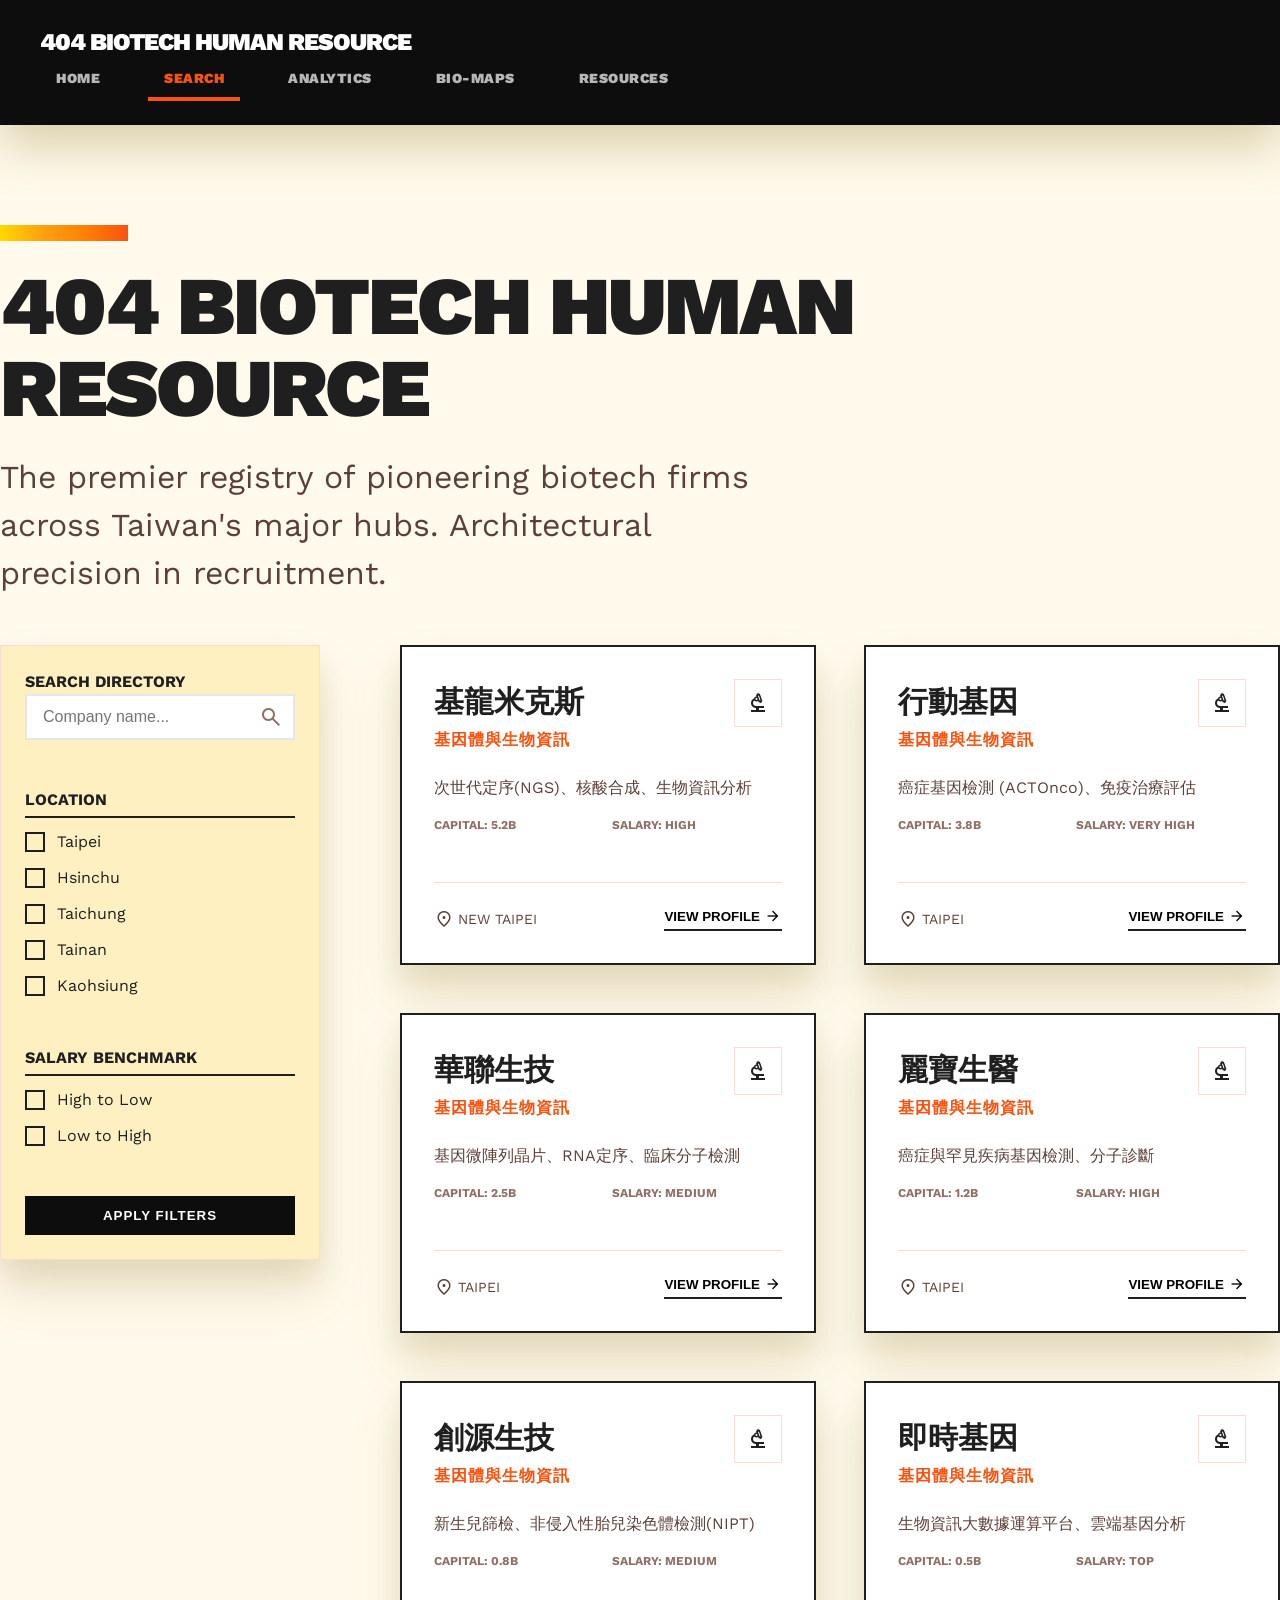
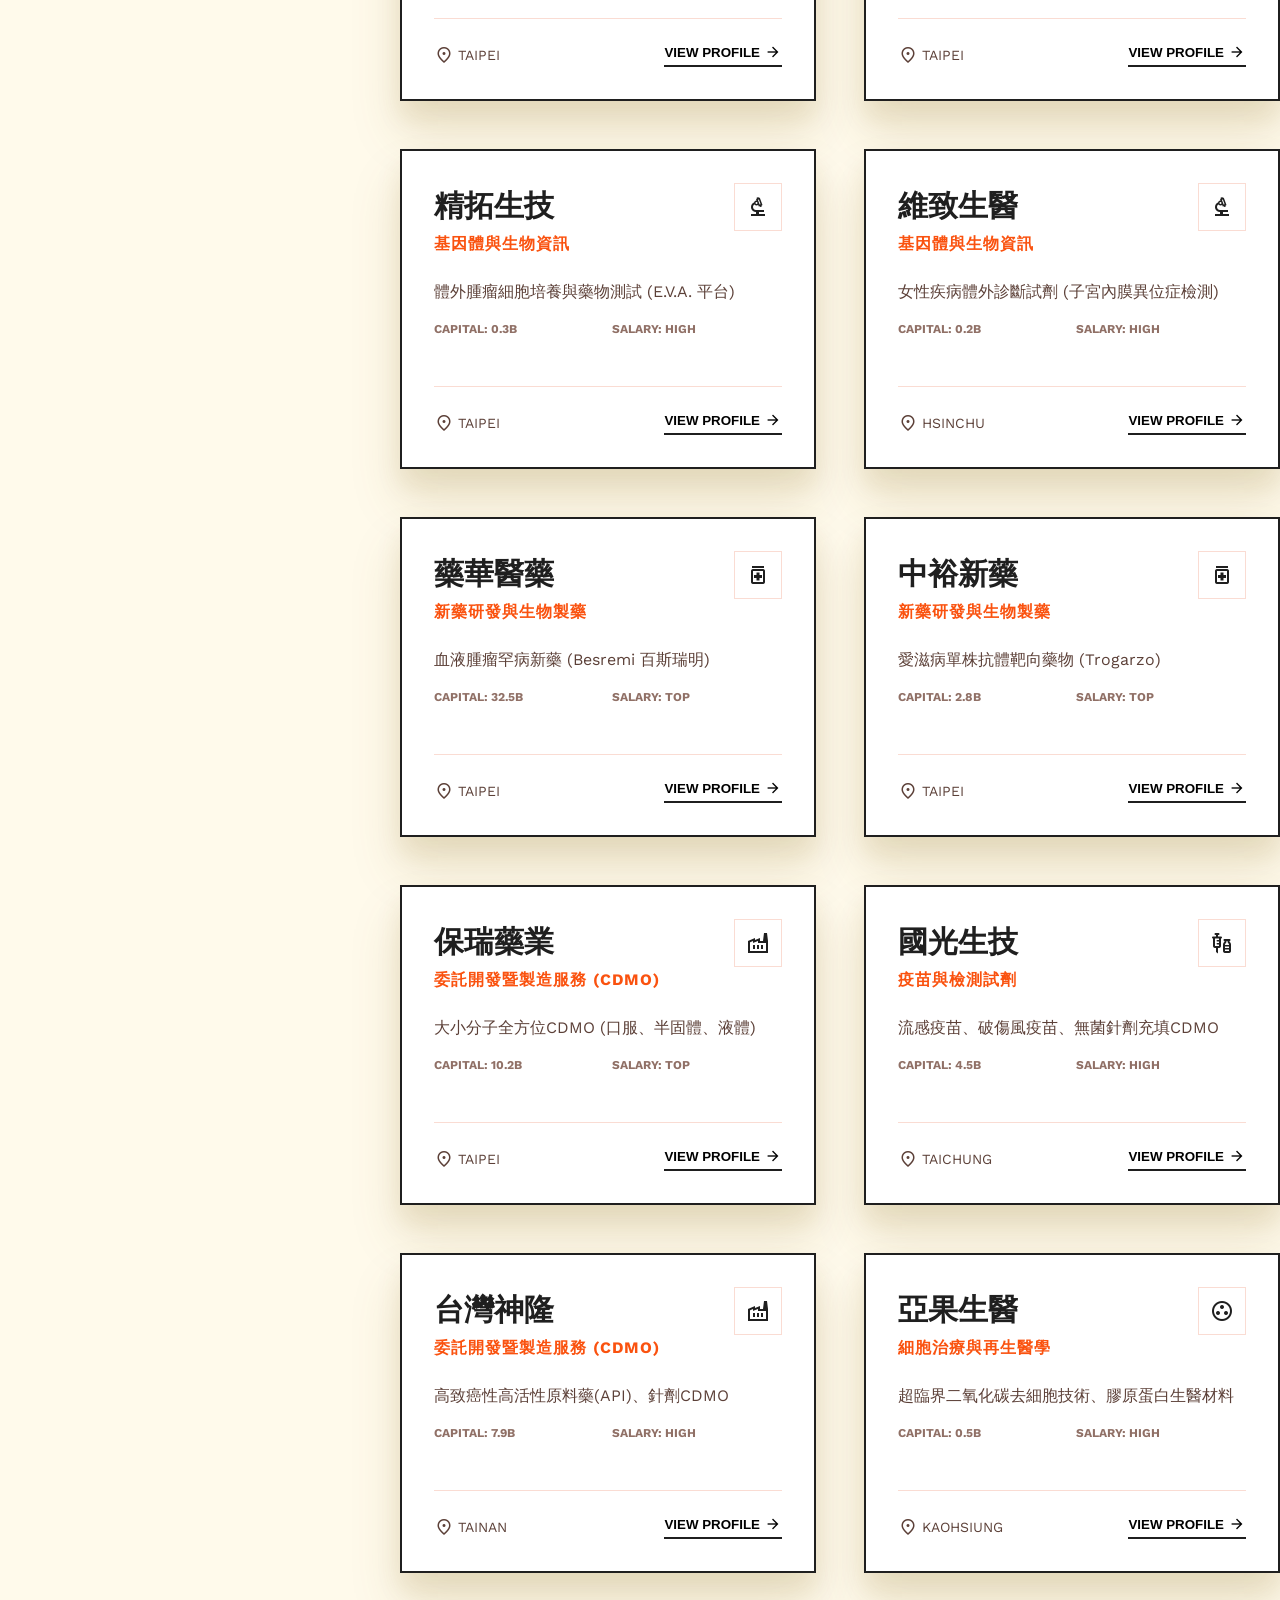
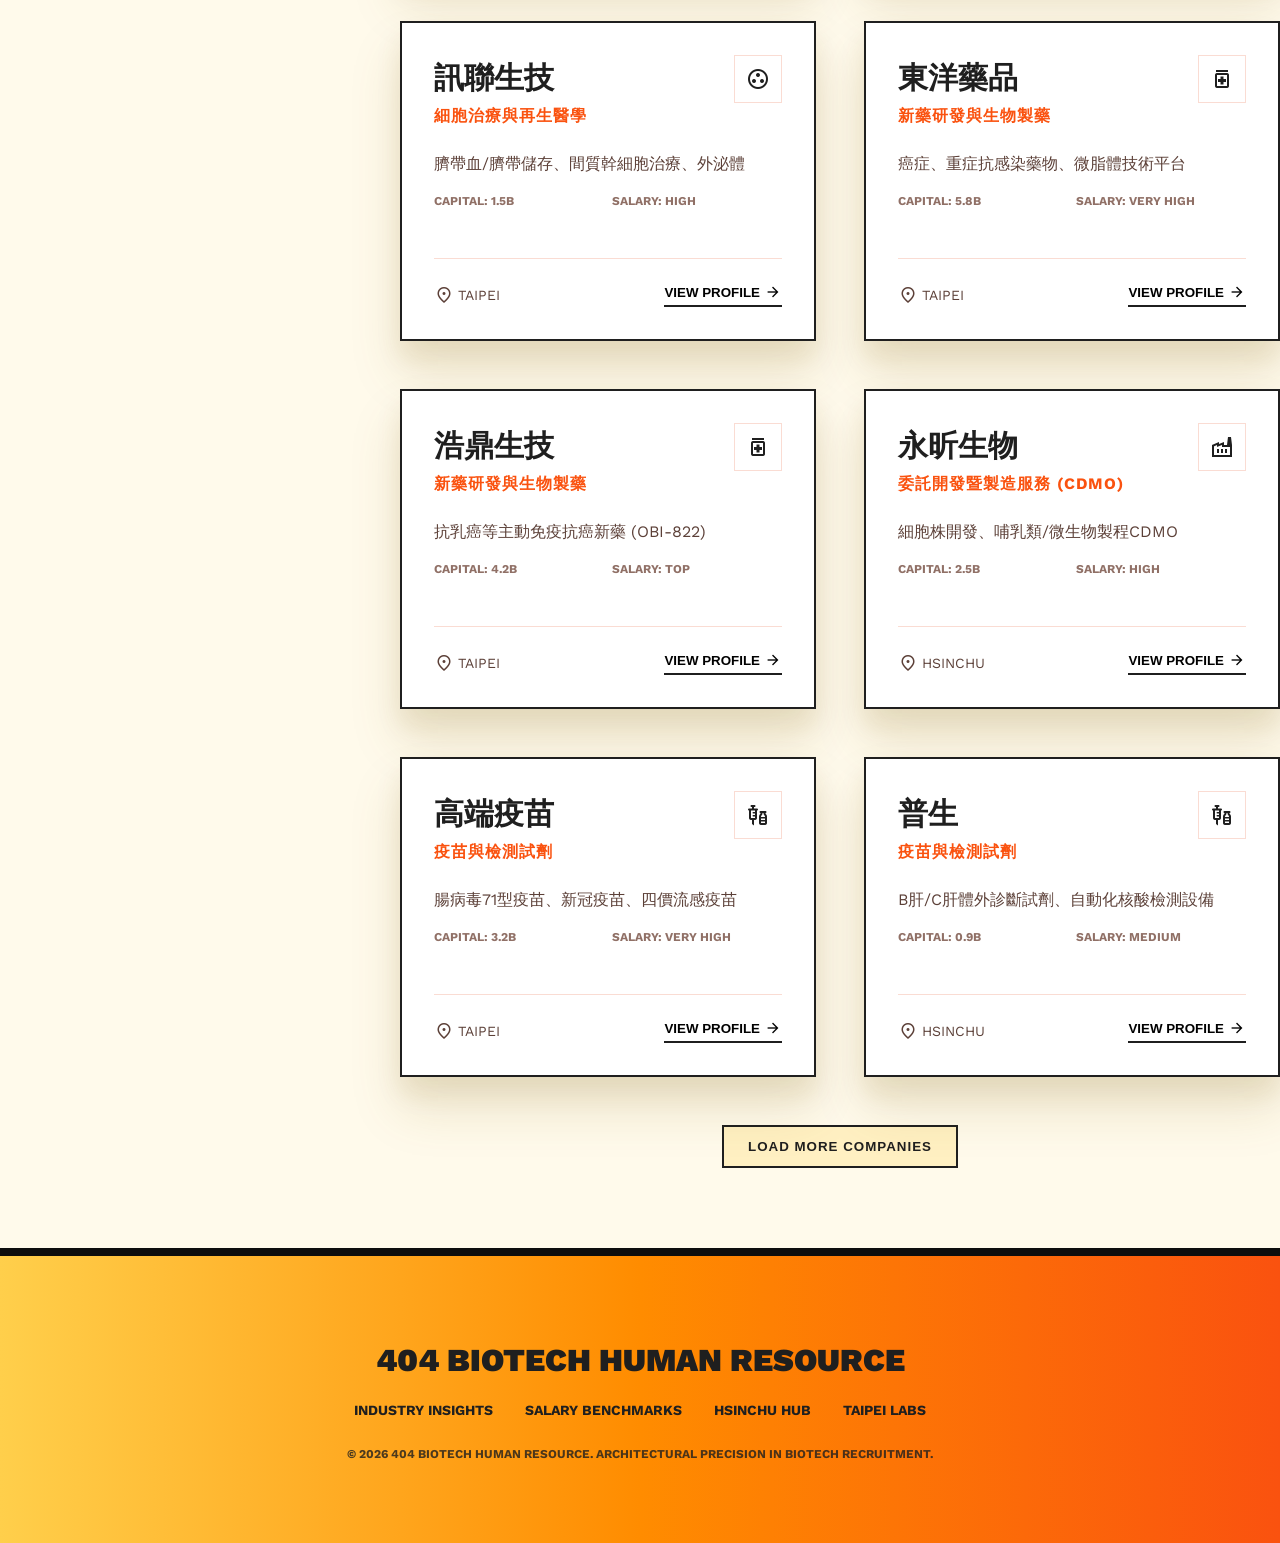
==== frontend/search.html @ e9763fb0 "feat: implement mistral-inspired design system with traditional css and separate openspecs" ====
<!DOCTYPE html>
<html lang="en">
<head>
    <meta charset="utf-8"/>
    <meta content="width=device-width, initial-scale=1.0" name="viewport"/>
    <title>404 BIOTECH TAIWAN - Company Directory</title>
    <link rel="stylesheet" href="style.css">
    <link href="https://fonts.googleapis.com/css2?family=Work+Sans:wght@400;700;900&amp;display=swap" rel="stylesheet"/>
    <link href="https://fonts.googleapis.com/css2?family=Material+Symbols+Outlined:wght,FILL@100..700,0..1&amp;display=swap" rel="stylesheet"/>
</head>
<body>
    <!-- TopNavBar -->
    <nav class="navbar">
        <div class="container flex-between">
            <a href="index.html" class="navbar-brand">404 BIOTECH HUMAN RESOURCE</a>
            <div class="nav-links">
                <a class="nav-link" href="index.html">home</a>
                <a class="nav-link active" href="search.html">search</a>
                <a class="nav-link" href="#">Analytics</a>
                <a class="nav-link" href="#">Bio-Maps</a>
                <a class="nav-link" href="#">Resources</a>
            </div>
        </div>
    </nav>

    <!-- Main Content -->
    <main class="container hero">
        <!-- Hero Section -->
        <header>
            <div class="block-gradient"></div>
            <h1 class="hero-title">404 BIOTECH HUMAN RESOURCE</h1>
            <p class="hero-subtitle">
                The premier registry of pioneering biotech firms across Taiwan's major hubs. Architectural precision in recruitment.
            </p>
        </header>

        <div class="main-layout">
            <!-- Filter Sidebar -->
            <aside class="sidebar">
                <div class="sidebar-content">
                    <!-- Search -->
                    <div class="filter-section">
                        <label class="filter-title" for="search">Search Directory</label>
                        <div style="position: relative;">
                            <input class="input-field" id="search" placeholder="Company name..." type="text"/>
                            <span class="material-symbols-outlined" style="position: absolute; right: 12px; top: 50%; transform: translateY(-50%); color: #907066;">search</span>
                        </div>
                    </div>

                    <!-- Location Filter -->
                    <div class="filter-section">
                        <h3 class="filter-title">Location</h3>
                        <div class="checkbox-group">
                            <label class="checkbox-item">
                                <input type="checkbox" value="Taipei"/>
                                <span>Taipei</span>
                            </label>
                            <label class="checkbox-item">
                                <input type="checkbox" value="Hsinchu"/>
                                <span>Hsinchu</span>
                            </label>
                            <label class="checkbox-item">
                                <input type="checkbox" value="Taichung"/>
                                <span>Taichung</span>
                            </label>
                            <label class="checkbox-item">
                                <input type="checkbox" value="Tainan"/>
                                <span>Tainan</span>
                            </label>
                            <label class="checkbox-item">
                                <input type="checkbox" value="Kaohsiung"/>
                                <span>Kaohsiung</span>
                            </label>
                        </div>
                    </div>

                    <!-- Salary Range Sorting -->
                    <div class="filter-section">
                        <h3 class="filter-title">Salary Benchmark</h3>
                        <div class="checkbox-group">
                            <label class="checkbox-item">
                                <input name="salary_sort" type="radio" value="highToLow"/>
                                <span>High to Low</span>
                            </label>
                            <label class="checkbox-item">
                                <input name="salary_sort" type="radio" value="lowToHigh"/>
                                <span>Low to High</span>
                            </label>
                        </div>
                    </div>

                    <button class="btn-primary" style="width: 100%;">Apply Filters</button>
                </div>
            </aside>

            <!-- Company Grid -->
            <section class="grid-content">
                <div id="company-grid" class="company-grid">
                    <!-- Dynamic cards will be injected here -->
                </div>

                <!-- Load More -->
                <div class="flex-center" style="margin-top: 48px;">
                    <button class="btn-primary" style="background: var(--surface); color: var(--text-main); border: 2px solid var(--text-main);">
                        Load More Companies
                    </button>
                </div>
            </section>
        </div>
    </main>

    <!-- Company Profile Modal -->
    <div id="company-modal" class="modal-overlay">
        <div class="modal-content">
            <!-- Close Button -->
            <button onclick="closeProfile()" class="modal-close">
                <span class="material-symbols-outlined" style="font-size: 32px;">close</span>
            </button>
            <div id="modal-content">
                <!-- Content will be injected here -->
            </div>
        </div>
    </div>

    <!-- Footer -->
    <footer class="footer-simple">
        <div class="container">
            <div class="footer-title">404 BIOTECH HUMAN RESOURCE</div>
            <div style="display: flex; justify-content: center; gap: 32px; margin-bottom: 24px; flex-wrap: wrap;">
                <a href="#" style="text-decoration: none; color: inherit; font-weight: 700; text-transform: uppercase; font-size: 14px;">Industry Insights</a>
                <a href="#" style="text-decoration: none; color: inherit; font-weight: 700; text-transform: uppercase; font-size: 14px;">Salary Benchmarks</a>
                <a href="#" style="text-decoration: none; color: inherit; font-weight: 700; text-transform: uppercase; font-size: 14px;">Hsinchu Hub</a>
                <a href="#" style="text-decoration: none; color: inherit; font-weight: 700; text-transform: uppercase; font-size: 14px;">Taipei Labs</a>
            </div>
            <div style="font-size: 12px; font-weight: 700; text-transform: uppercase; opacity: 0.8;">© 2026 404 BIOTECH HUMAN RESOURCE. ARCHITECTURAL PRECISION IN BIOTECH RECRUITMENT.</div>
        </div>
    </footer>

    <script src="app.js"></script>
</body>
</html>
---- frontend/style.css ----
/* 
   404 BIOTECH - Custom Design System (Traditional CSS)
   Mistral-Inspired Premium Aesthetic
*/

:root {
    --primary: #fa520f;
    --primary-dark: #ad3300;
    --secondary: #ffa110;
    --background: #fffaeb; /* warm-ivory */
    --surface: #fff0c2; /* cream */
    --text-main: #1f1f1f; /* mistral-black */
    --text-variant: #5c4038;
    --white: #ffffff;
    --black: #0d0d0d;
    --shadow-float: 0 16px 24px rgba(127, 99, 21, 0.1), 0 32px 48px rgba(127, 99, 21, 0.15);
    --shadow-nav: 0 20px 50px rgba(127,99,21,0.3);
}

/* Reset & Base */
* {
    box-sizing: border-box;
    margin: 0;
    padding: 0;
}

body {
    font-family: 'Work Sans', sans-serif;
    background-color: var(--background);
    color: var(--text-main);
    line-height: 1.5;
}

/* Layout */
.container {
    max-width: 1280px;
    margin: 0 auto;
    padding: 0 40px;
}

.flex { display: flex; }
.flex-between { justify-content: space-between; align-items: center; }
.flex-center { display: flex; justify-content: center; align-items: center; }
.grid { display: grid; }

/* Navigation */
.navbar {
    background-color: var(--black);
    padding: 24px 0;
    position: sticky;
    top: 0;
    z-index: 50;
    box-shadow: var(--shadow-nav);
}

.navbar-brand {
    font-size: 24px;
    font-weight: 900;
    letter-spacing: -1px;
    color: var(--white);
    text-decoration: none;
    transition: color 0.3s;
}

.navbar-brand:hover {
    color: var(--primary);
}

.nav-links {
    display: flex;
    gap: 32px;
}

.nav-link {
    color: rgba(255, 255, 255, 0.7);
    text-transform: uppercase;
    font-weight: 900;
    text-decoration: none;
    font-size: 14px;
    letter-spacing: 0.5px;
    padding: 8px 16px;
    transition: all 0.3s;
}

.nav-link:hover {
    color: var(--white);
    background-color: rgba(255, 255, 255, 0.05);
}

.nav-link.active {
    color: var(--primary);
    border-bottom: 4px solid var(--primary);
}

/* Hero Section */
.hero {
    padding: 100px 0 80px 0;
}

.block-gradient {
    width: 128px;
    height: 16px;
    background: linear-gradient(90deg, #ffd900 0%, #ffa110 33%, #ff8105 66%, #fa520f 100%);
    margin-bottom: 24px;
}

.hero-title {
    font-size: 82px;
    font-weight: 900;
    letter-spacing: -2px;
    line-height: 1;
    margin-bottom: 24px;
    text-transform: uppercase;
}

.hero-subtitle {
    font-size: 32px;
    color: var(--text-variant);
    max-width: 800px;
}

/* Main Content Layout */
.main-layout {
    display: flex;
    gap: 80px;
    margin-top: 48px;
}

.sidebar {
    width: 25%;
    flex-shrink: 0;
}

.sidebar-content {
    background-color: var(--surface);
    padding: 24px;
    border: 1px solid #fadcd3;
    box-shadow: var(--shadow-float);
    position: sticky;
    top: 140px;
}

.filter-section {
    margin-bottom: 48px;
}

.filter-title {
    font-weight: 700;
    text-transform: uppercase;
    font-size: 16px;
    margin-bottom: 12px;
    border-bottom: 2px solid var(--text-main);
    padding-bottom: 4px;
}

/* Form Elements */
.input-field {
    width: 100%;
    padding: 12px 16px;
    border: 2px solid #e5e7eb;
    background: var(--white);
    font-size: 16px;
    outline: none;
}

.input-field:focus {
    border-color: var(--secondary);
}

.checkbox-group {
    display: flex;
    flex-direction: column;
    gap: 12px;
}

.checkbox-item {
    display: flex;
    align-items: center;
    gap: 12px;
    cursor: pointer;
}

.checkbox-item input {
    width: 20px;
    height: 20px;
    border: 2px solid var(--text-main);
    appearance: none;
    background: transparent;
}

.checkbox-item input:checked {
    background-color: var(--text-main);
    background-image: url("data:image/svg+xml,%3csvg viewBox='0 0 16 16' fill='white' xmlns='http://www.w3.org/2000/svg'%3e%3cpath d='M12.207 4.793a1 1 0 010 1.414l-5 5a1 1 0 01-1.414 0l-2-2a1 1 0 011.414-1.414L6.5 9.086l4.293-4.293a1 1 0 011.414 0z'/%3e%3c/svg%3e");
}

/* Company Grid & Cards */
.grid-content {
    width: 75%;
}

.company-grid {
    display: grid;
    grid-template-columns: repeat(2, 1fr);
    gap: 48px;
}

.card {
    background: var(--white);
    padding: 32px;
    border: 2px solid var(--text-main);
    box-shadow: var(--shadow-float);
    transition: transform 0.3s;
    cursor: pointer;
    position: relative;
    overflow: hidden;
    display: flex;
    flex-direction: column;
}

.card:hover {
    transform: translateY(-8px);
}

.card-border-accent {
    position: absolute;
    top: 0;
    left: 0;
    width: 100%;
    height: 4px;
    background: linear-gradient(90deg, #ffd900, #fa520f);
    transform: translateX(-100%);
    transition: transform 0.5s;
}

.card:hover .card-border-accent {
    transform: translateX(0);
}

.card-header {
    display: flex;
    justify-content: space-between;
    align-items: flex-start;
    margin-bottom: 24px;
}

.card-title {
    font-size: 30px;
    font-weight: 700;
    margin-bottom: 4px;
}

.card-subtitle {
    font-size: 16px;
    text-transform: uppercase;
    letter-spacing: 1px;
    font-weight: 700;
}

.card-icon-wrapper {
    width: 48px;
    height: 48px;
    background: var(--white);
    border: 1px solid #fadcd3;
    display: flex;
    align-items: center;
    justify-content: center;
    flex-shrink: 0;
}

.card-body {
    flex-grow: 1;
    margin-bottom: 48px;
}

.card-description {
    color: var(--text-variant);
    display: -webkit-box;
    -webkit-line-clamp: 3;
    -webkit-box-orient: vertical;
    overflow: hidden;
}

.card-stats {
    margin-top: 16px;
    display: grid;
    grid-template-columns: 1fr 1fr;
    gap: 8px;
    font-size: 12px;
    text-transform: uppercase;
    font-weight: 700;
    color: #907066;
}

.card-footer {
    display: flex;
    justify-content: space-between;
    align-items: center;
    border-top: 1px solid #fadcd3;
    padding-top: 24px;
    margin-top: auto;
}

.card-location {
    display: flex;
    align-items: center;
    gap: 4px;
    color: var(--text-variant);
}

.location-text {
    font-size: 14px;
    text-transform: uppercase;
}

.btn-text {
    background: transparent;
    border: none;
    border-bottom: 2px solid var(--text-main);
    font-weight: 700;
    text-transform: uppercase;
    padding-bottom: 4px;
    display: flex;
    align-items: center;
    gap: 4px;
    cursor: pointer;
    transition: all 0.3s;
}

.btn-text:hover {
    color: var(--primary);
    border-color: var(--primary);
}

/* Modal Specifics */
.modal-header { margin-bottom: 48px; }
.block-gradient-small { width: 96px; height: 8px; background: linear-gradient(90deg, #ffd900, #fa520f); margin-bottom: 24px; }
.modal-title { font-size: 40px; font-weight: 900; text-transform: uppercase; margin-bottom: 4px; }
.modal-subtitle { font-size: 24px; font-weight: 700; text-transform: uppercase; }

.modal-grid {
    display: grid;
    grid-template-columns: repeat(2, 1fr);
    gap: 48px;
    margin-bottom: 48px;
}

.modal-section-title {
    font-size: 16px;
    font-weight: 700;
    text-transform: uppercase;
    border-bottom: 2px solid var(--text-main);
    padding-bottom: 4px;
    margin-bottom: 12px;
}

.modal-text { color: var(--text-variant); }
.stats-grid { display: grid; grid-template-columns: 1fr 1fr; gap: 24px; }
.stat-item { color: var(--text-variant); }
.stat-label { display: block; font-size: 12px; font-weight: 700; text-transform: uppercase; color: #907066; }

/* Modal */
.modal-overlay {
    position: fixed;
    inset: 0;
    background: rgba(31, 31, 31, 0.9);
    backdrop-filter: blur(4px);
    display: none;
    align-items: center;
    justify-content: center;
    z-index: 100;
    padding: 16px;
}

.modal-content {
    background: var(--background);
    width: 100%;
    max-width: 800px;
    padding: 48px;
    border: 2px solid var(--text-main);
    position: relative;
}

.modal-close {
    position: absolute;
    top: 16px;
    right: 16px;
    background: none;
    border: none;
    cursor: pointer;
}

/* Footer */
.footer-simple {
    background: linear-gradient(90deg, #ffcf4b, #ff8c00, #fa520f);
    border-top: 8px solid var(--black);
    padding: 80px 0;
    text-align: center;
    margin-top: auto;
}

.footer-title {
    font-size: 32px;
    font-weight: 900;
    margin-bottom: 16px;
}

/* Utility classes for consistency */
.btn-primary {
    background: var(--black);
    color: var(--white);
    padding: 12px 24px;
    border: none;
    text-transform: uppercase;
    font-weight: 900;
    letter-spacing: 1px;
    cursor: pointer;
    transition: background 0.3s;
}

.btn-primary:hover {
    background: var(--primary);
}

.text-orange { color: var(--primary); }

/* Responsive */
@media (max-width: 1024px) {
    .main-layout { flex-direction: column; }
    .sidebar, .grid-content { width: 100%; }
    .hero-title { font-size: 56px; }
}

@media (max-width: 768px) {
    .company-grid { grid-template-columns: 1fr; }
    .nav-links { display: none; }
}
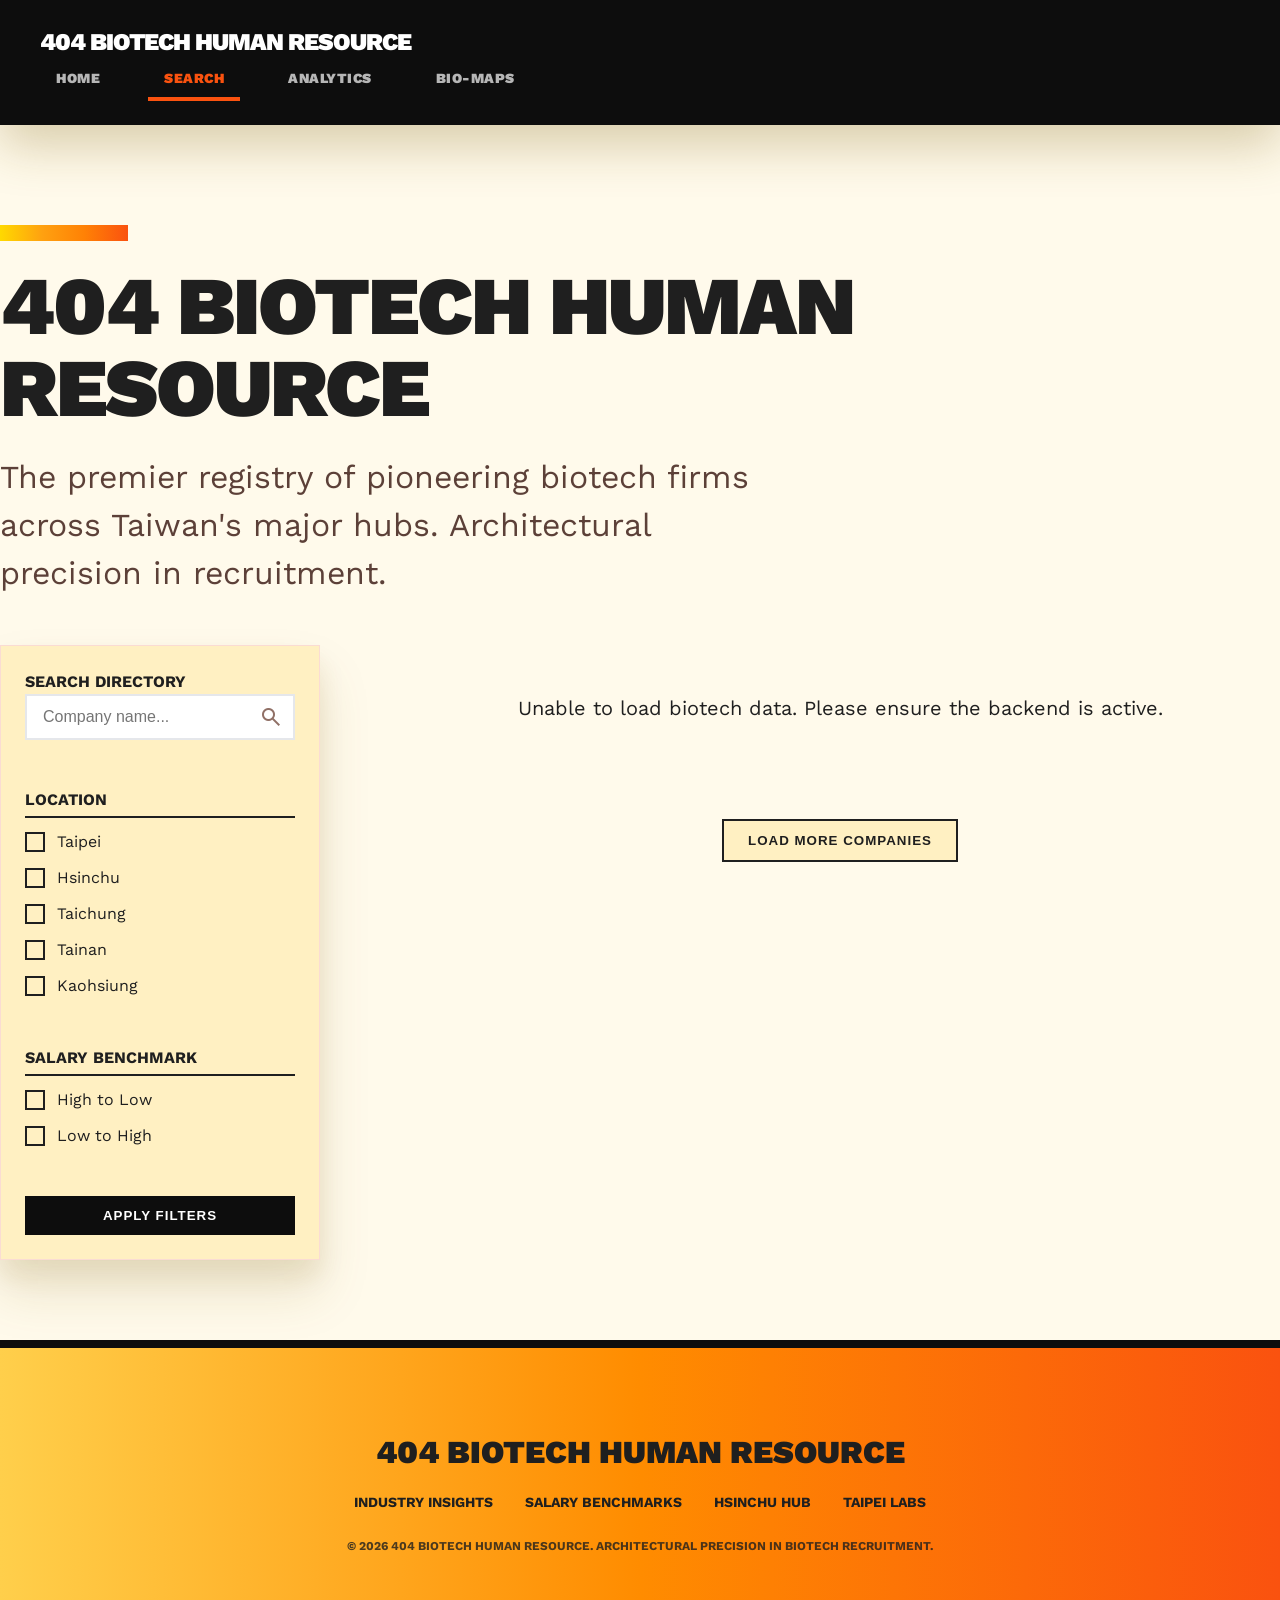
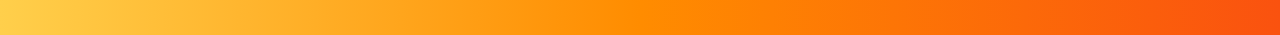
==== commit 797f4096: "refactor(frontend): cleanup tailwind leftovers and align search page with vanilla css" ====
--- a/frontend/search.html
+++ b/frontend/search.html
@@ -1,13 +1,18 @@
 <!DOCTYPE html>
 <html lang="en">
+
 <head>
-    <meta charset="utf-8"/>
-    <meta content="width=device-width, initial-scale=1.0" name="viewport"/>
+    <meta charset="utf-8" />
+    <meta content="width=device-width, initial-scale=1.0" name="viewport" />
     <title>404 BIOTECH TAIWAN - Company Directory</title>
     <link rel="stylesheet" href="style.css">
-    <link href="https://fonts.googleapis.com/css2?family=Work+Sans:wght@400;700;900&amp;display=swap" rel="stylesheet"/>
-    <link href="https://fonts.googleapis.com/css2?family=Material+Symbols+Outlined:wght,FILL@100..700,0..1&amp;display=swap" rel="stylesheet"/>
+    <link href="https://fonts.googleapis.com/css2?family=Work+Sans:wght@400;700;900&amp;display=swap"
+        rel="stylesheet" />
+    <link
+        href="https://fonts.googleapis.com/css2?family=Material+Symbols+Outlined:wght,FILL@100..700,0..1&amp;display=swap"
+        rel="stylesheet" />
 </head>
+
 <body>
     <!-- TopNavBar -->
     <nav class="navbar">
@@ -18,7 +23,6 @@
                 <a class="nav-link active" href="search.html">search</a>
                 <a class="nav-link" href="#">Analytics</a>
                 <a class="nav-link" href="#">Bio-Maps</a>
-                <a class="nav-link" href="#">Resources</a>
             </div>
         </div>
     </nav>
@@ -30,7 +34,8 @@
             <div class="block-gradient"></div>
             <h1 class="hero-title">404 BIOTECH HUMAN RESOURCE</h1>
             <p class="hero-subtitle">
-                The premier registry of pioneering biotech firms across Taiwan's major hubs. Architectural precision in recruitment.
+                The premier registry of pioneering biotech firms across Taiwan's major hubs. Architectural precision in
+                recruitment.
             </p>
         </header>
 
@@ -42,8 +47,9 @@
                     <div class="filter-section">
                         <label class="filter-title" for="search">Search Directory</label>
                         <div style="position: relative;">
-                            <input class="input-field" id="search" placeholder="Company name..." type="text"/>
-                            <span class="material-symbols-outlined" style="position: absolute; right: 12px; top: 50%; transform: translateY(-50%); color: #907066;">search</span>
+                            <input class="input-field" id="search" placeholder="Company name..." type="text" />
+                            <span class="material-symbols-outlined"
+                                style="position: absolute; right: 12px; top: 50%; transform: translateY(-50%); color: #907066;">search</span>
                         </div>
                     </div>
 
@@ -52,23 +58,23 @@
                         <h3 class="filter-title">Location</h3>
                         <div class="checkbox-group">
                             <label class="checkbox-item">
-                                <input type="checkbox" value="Taipei"/>
+                                <input type="checkbox" value="Taipei" />
                                 <span>Taipei</span>
                             </label>
                             <label class="checkbox-item">
-                                <input type="checkbox" value="Hsinchu"/>
+                                <input type="checkbox" value="Hsinchu" />
                                 <span>Hsinchu</span>
                             </label>
                             <label class="checkbox-item">
-                                <input type="checkbox" value="Taichung"/>
+                                <input type="checkbox" value="Taichung" />
                                 <span>Taichung</span>
                             </label>
                             <label class="checkbox-item">
-                                <input type="checkbox" value="Tainan"/>
+                                <input type="checkbox" value="Tainan" />
                                 <span>Tainan</span>
                             </label>
                             <label class="checkbox-item">
-                                <input type="checkbox" value="Kaohsiung"/>
+                                <input type="checkbox" value="Kaohsiung" />
                                 <span>Kaohsiung</span>
                             </label>
                         </div>
@@ -79,11 +85,11 @@
                         <h3 class="filter-title">Salary Benchmark</h3>
                         <div class="checkbox-group">
                             <label class="checkbox-item">
-                                <input name="salary_sort" type="radio" value="highToLow"/>
+                                <input name="salary_sort" type="radio" value="highToLow" />
                                 <span>High to Low</span>
                             </label>
                             <label class="checkbox-item">
-                                <input name="salary_sort" type="radio" value="lowToHigh"/>
+                                <input name="salary_sort" type="radio" value="lowToHigh" />
                                 <span>Low to High</span>
                             </label>
                         </div>
@@ -101,7 +107,8 @@
 
                 <!-- Load More -->
                 <div class="flex-center" style="margin-top: 48px;">
-                    <button class="btn-primary" style="background: var(--surface); color: var(--text-main); border: 2px solid var(--text-main);">
+                    <button class="btn-primary"
+                        style="background: var(--surface); color: var(--text-main); border: 2px solid var(--text-main);">
                         Load More Companies
                     </button>
                 </div>
@@ -127,15 +134,25 @@
         <div class="container">
             <div class="footer-title">404 BIOTECH HUMAN RESOURCE</div>
             <div style="display: flex; justify-content: center; gap: 32px; margin-bottom: 24px; flex-wrap: wrap;">
-                <a href="#" style="text-decoration: none; color: inherit; font-weight: 700; text-transform: uppercase; font-size: 14px;">Industry Insights</a>
-                <a href="#" style="text-decoration: none; color: inherit; font-weight: 700; text-transform: uppercase; font-size: 14px;">Salary Benchmarks</a>
-                <a href="#" style="text-decoration: none; color: inherit; font-weight: 700; text-transform: uppercase; font-size: 14px;">Hsinchu Hub</a>
-                <a href="#" style="text-decoration: none; color: inherit; font-weight: 700; text-transform: uppercase; font-size: 14px;">Taipei Labs</a>
+                <a href="#"
+                    style="text-decoration: none; color: inherit; font-weight: 700; text-transform: uppercase; font-size: 14px;">Industry
+                    Insights</a>
+                <a href="#"
+                    style="text-decoration: none; color: inherit; font-weight: 700; text-transform: uppercase; font-size: 14px;">Salary
+                    Benchmarks</a>
+                <a href="#"
+                    style="text-decoration: none; color: inherit; font-weight: 700; text-transform: uppercase; font-size: 14px;">Hsinchu
+                    Hub</a>
+                <a href="#"
+                    style="text-decoration: none; color: inherit; font-weight: 700; text-transform: uppercase; font-size: 14px;">Taipei
+                    Labs</a>
             </div>
-            <div style="font-size: 12px; font-weight: 700; text-transform: uppercase; opacity: 0.8;">© 2026 404 BIOTECH HUMAN RESOURCE. ARCHITECTURAL PRECISION IN BIOTECH RECRUITMENT.</div>
+            <div style="font-size: 12px; font-weight: 700; text-transform: uppercase; opacity: 0.8;">© 2026 404 BIOTECH
+                HUMAN RESOURCE. ARCHITECTURAL PRECISION IN BIOTECH RECRUITMENT.</div>
         </div>
     </footer>
 
     <script src="app.js"></script>
 </body>
+
 </html>
